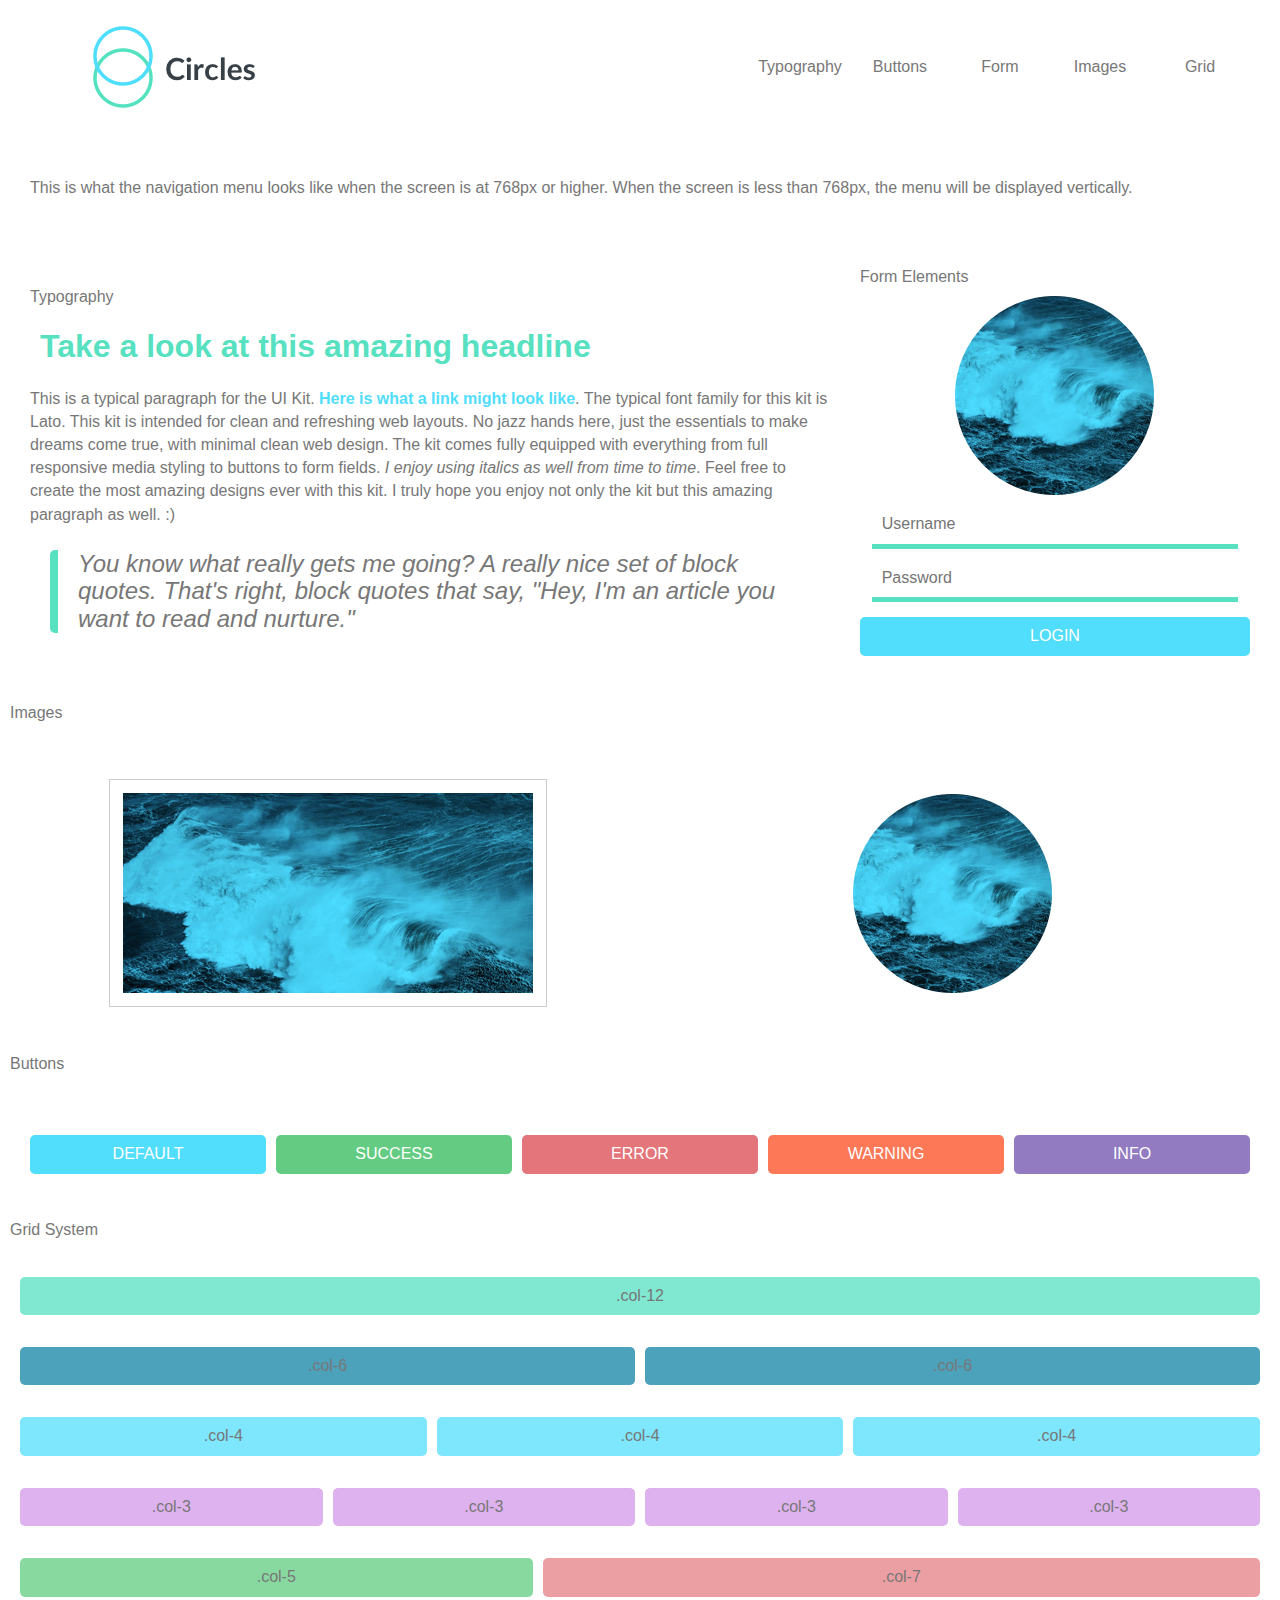
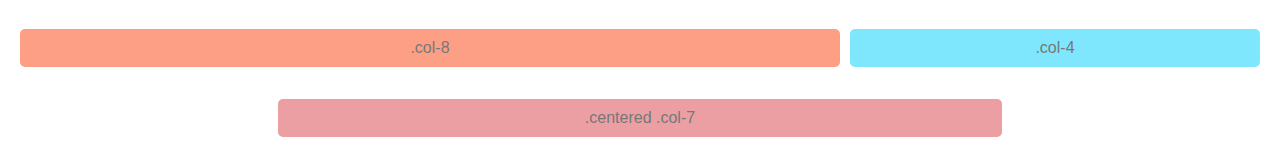
==== index.html @ f7c45668 "added project files" ====
<!DOCTYPE html>
<html lang="en">
  <head>
    <meta charset="utf-8" />
    <title>Circles UI Kit</title>
    <meta name="viewport" content="width=device-width, initial-scale=1" />
    <link rel="stylesheet" href="css/styles.css" />
  </head>

  <body class="container">
    <header class="row">
      <div class="col-3">
        <a class="link" href="/">
          <img class="img img-logo" alt="circles logo" src="images/logo.png" />
        </a>
      </div>
      <div class="col-9">
        <nav class="nav">
          <a class="nav-link" href="#type">Typography</a>
          <a class="nav-link" href="#buttons">Buttons</a>
          <a class="nav-link" href="#forms">Form</a>
          <a class="nav-link" href="#images">Images</a>
          <a class="nav-link" href="#grid">Grid</a>
        </nav>
      </div>
    </header>

    <div class="row">
      <div class="col-12">
        <div class="card">
          <p>
            This is what the navigation menu looks like when the screen is at 768px or higher. When the screen is less than 768px, the menu will be
            displayed vertically.
          </p>
        </div>
      </div>
    </div>

    <div class="row">
      <div class="col-8">
        <div class="card">
          <h4 id="type" class="headline-secondary">Typography</h4>
          <h1 class="headline-primary">Take a look at this amazing headline</h1>
          <p>
            This is a typical paragraph for the UI Kit. <a href="#" class="link">Here is what a link might look like</a>. The typical font family for
            this kit is Lato. This kit is intended for clean and refreshing web layouts. No jazz hands here, just the essentials to make dreams come
            true, with minimal clean web design. The kit comes fully equipped with everything from full responsive media styling to buttons to form
            fields. <em>I enjoy using italics as well from time to time</em>. Feel free to create the most amazing designs ever with this kit. I truly
            hope you enjoy not only the kit but this amazing paragraph as well. :)
          </p>
          <blockquote class="blockquote">
            You know what really gets me going? A really nice set of block quotes. That's right, block quotes that say, "Hey, I'm an article you want
            to read and nurture."
          </blockquote>
        </div>
      </div>
      <div class="col-4">
        <form class="form">
          <legend id="forms" class="headline-secondary">Form Elements</legend>
          <img class="img-avatar" src="images/avatar.png" alt="Avatar" />
          <label class="hidden" for="username">Username:</label>
          <input class="input" type="text" id="username" placeholder="Username" />
          <label class="hidden" for="password">Password:</label>
          <input class="input" type="password" id="password" placeholder="Password" />
          <button class="btn default" type="submit" value="Login">Login</button>
        </form>
      </div>
    </div>

    <h4 id="images" class="headline-secondary">Images</h4>

    <div class="row">
      <div class="col-6">
        <img class="img img-frame" src="images/image.png" alt="sample image" />
      </div>
      <div class="col-6">
        <img class="img img-avatar" src="images/avatar.png" alt="Avatar" />
      </div>
    </div>

    <h4 id="buttons" class="headline-secondary">Buttons</h4>

    <div class="row">
      <div class="col-12">
        <button class="btn default">default</button>
        <button class="btn success">success</button>
        <button class="btn error">error</button>
        <button class="btn warning">warning</button>
        <button class="btn info">info</button>
      </div>
    </div>

    <h4 id="grid" class="headline-secondary">Grid System</h4>

    <div class="row">
      <div class="col-12 theme">.col-12</div>
    </div>
    <div class="row">
      <div class="col-6 theme">.col-6</div>
      <div class="col-6 theme">.col-6</div>
    </div>
    <div class="row">
      <div class="col-4 theme">.col-4</div>
      <div class="col-4 theme">.col-4</div>
      <div class="col-4 theme">.col-4</div>
    </div>
    <div class="row">
      <div class="col-3 theme">.col-3</div>
      <div class="col-3 theme">.col-3</div>
      <div class="col-3 theme">.col-3</div>
      <div class="col-3 theme">.col-3</div>
    </div>
    <div class="row">
      <div class="col-5 theme">.col-5</div>
      <div class="col-7 theme">.col-7</div>
    </div>
    <div class="row">
      <div class="col-8 theme">.col-8</div>
      <div class="col-4 theme">.col-4</div>
    </div>
    <div class="row">
      <div class="col-7 theme centered">.centered .col-7</div>
    </div>
  </body>
</html>
---- css/styles.css ----
* {
  -webkit-box-sizing: border-box;
          box-sizing: border-box;
  color: #777;
}

p {
  line-height: 1.45em;
}

a {
  text-decoration: none;
}

.blockquote {
  margin-left: 20px;
  padding-left: 20px;
  border-left: 8px solid #58e1c1;
  border-radius: 5px;
}

.headline-primary {
  color: #58e1c1;
  margin-left: 10px;
}

.headline-secondary {
  color: #777;
}

.link {
  color: #51ddfc;
}

/*! normalize.css v8.0.1 | MIT License | github.com/necolas/normalize.css */
/* Document
   ========================================================================== */
/**
 * 1. Correct the line height in all browsers.
 * 2. Prevent adjustments of font size after orientation changes in iOS.
 */
html {
  line-height: 1.15;
  /* 1 */
  -webkit-text-size-adjust: 100%;
  /* 2 */
}

/* Sections
     ========================================================================== */
/**
   * Remove the margin in all browsers.
   */
body {
  margin: 0;
}

/**
   * Render the `main` element consistently in IE.
   */
main {
  display: block;
}

/**
   * Correct the font size and margin on `h1` elements within `section` and
   * `article` contexts in Chrome, Firefox, and Safari.
   */
h1 {
  font-size: 2em;
  margin: 0.67em 0;
}

/* Grouping content
     ========================================================================== */
/**
   * 1. Add the correct box sizing in Firefox.
   * 2. Show the overflow in Edge and IE.
   */
hr {
  -webkit-box-sizing: content-box;
          box-sizing: content-box;
  /* 1 */
  height: 0;
  /* 1 */
  overflow: visible;
  /* 2 */
}

/**
   * 1. Correct the inheritance and scaling of font size in all browsers.
   * 2. Correct the odd `em` font sizing in all browsers.
   */
pre {
  font-family: monospace, monospace;
  /* 1 */
  font-size: 1em;
  /* 2 */
}

/* Text-level semantics
     ========================================================================== */
/**
   * Remove the gray background on active links in IE 10.
   */
a {
  background-color: transparent;
}

/**
   * 1. Remove the bottom border in Chrome 57-
   * 2. Add the correct text decoration in Chrome, Edge, IE, Opera, and Safari.
   */
abbr[title] {
  border-bottom: none;
  /* 1 */
  text-decoration: underline;
  /* 2 */
  -webkit-text-decoration: underline dotted;
          text-decoration: underline dotted;
  /* 2 */
}

/**
   * Add the correct font weight in Chrome, Edge, and Safari.
   */
b,
strong {
  font-weight: bolder;
}

/**
   * 1. Correct the inheritance and scaling of font size in all browsers.
   * 2. Correct the odd `em` font sizing in all browsers.
   */
code,
kbd,
samp {
  font-family: monospace, monospace;
  /* 1 */
  font-size: 1em;
  /* 2 */
}

/**
   * Add the correct font size in all browsers.
   */
small {
  font-size: 80%;
}

/**
   * Prevent `sub` and `sup` elements from affecting the line height in
   * all browsers.
   */
sub,
sup {
  font-size: 75%;
  line-height: 0;
  position: relative;
  vertical-align: baseline;
}

sub {
  bottom: -0.25em;
}

sup {
  top: -0.5em;
}

/* Embedded content
     ========================================================================== */
/**
   * Remove the border on images inside links in IE 10.
   */
img {
  border-style: none;
}

/* Forms
     ========================================================================== */
/**
   * 1. Change the font styles in all browsers.
   * 2. Remove the margin in Firefox and Safari.
   */
button,
input,
optgroup,
select,
textarea {
  font-family: inherit;
  /* 1 */
  font-size: 100%;
  /* 1 */
  line-height: 1.15;
  /* 1 */
  margin: 0;
  /* 2 */
}

/**
   * Show the overflow in IE.
   * 1. Show the overflow in Edge.
   */
button,
input {
  /* 1 */
  overflow: visible;
}

/**
   * Remove the inheritance of text transform in Edge, Firefox, and IE.
   * 1. Remove the inheritance of text transform in Firefox.
   */
button,
select {
  /* 1 */
  text-transform: none;
}

/**
   * Correct the inability to style clickable types in iOS and Safari.
   */
button,
[type="button"],
[type="reset"],
[type="submit"] {
  -webkit-appearance: button;
}

/**
   * Remove the inner border and padding in Firefox.
   */
button::-moz-focus-inner,
[type="button"]::-moz-focus-inner,
[type="reset"]::-moz-focus-inner,
[type="submit"]::-moz-focus-inner {
  border-style: none;
  padding: 0;
}

/**
   * Restore the focus styles unset by the previous rule.
   */
button:-moz-focusring,
[type="button"]:-moz-focusring,
[type="reset"]:-moz-focusring,
[type="submit"]:-moz-focusring {
  outline: 1px dotted ButtonText;
}

/**
   * Correct the padding in Firefox.
   */
fieldset {
  padding: 0.35em 0.75em 0.625em;
}

/**
   * 1. Correct the text wrapping in Edge and IE.
   * 2. Correct the color inheritance from `fieldset` elements in IE.
   * 3. Remove the padding so developers are not caught out when they zero out
   *    `fieldset` elements in all browsers.
   */
legend {
  -webkit-box-sizing: border-box;
          box-sizing: border-box;
  /* 1 */
  color: inherit;
  /* 2 */
  display: table;
  /* 1 */
  max-width: 100%;
  /* 1 */
  padding: 0;
  /* 3 */
  white-space: normal;
  /* 1 */
}

/**
   * Add the correct vertical alignment in Chrome, Firefox, and Opera.
   */
progress {
  vertical-align: baseline;
}

/**
   * Remove the default vertical scrollbar in IE 10+.
   */
textarea {
  overflow: auto;
}

/**
   * 1. Add the correct box sizing in IE 10.
   * 2. Remove the padding in IE 10.
   */
[type="checkbox"],
[type="radio"] {
  -webkit-box-sizing: border-box;
          box-sizing: border-box;
  /* 1 */
  padding: 0;
  /* 2 */
}

/**
   * Correct the cursor style of increment and decrement buttons in Chrome.
   */
[type="number"]::-webkit-inner-spin-button,
[type="number"]::-webkit-outer-spin-button {
  height: auto;
}

/**
   * 1. Correct the odd appearance in Chrome and Safari.
   * 2. Correct the outline style in Safari.
   */
[type="search"] {
  -webkit-appearance: textfield;
  /* 1 */
  outline-offset: -2px;
  /* 2 */
}

/**
   * Remove the inner padding in Chrome and Safari on macOS.
   */
[type="search"]::-webkit-search-decoration {
  -webkit-appearance: none;
}

/**
   * 1. Correct the inability to style clickable types in iOS and Safari.
   * 2. Change font properties to `inherit` in Safari.
   */
::-webkit-file-upload-button {
  -webkit-appearance: button;
  /* 1 */
  font: inherit;
  /* 2 */
}

/* Interactive
     ========================================================================== */
/*
   * Add the correct display in Edge, IE 10+, and Firefox.
   */
details {
  display: block;
}

/*
   * Add the correct display in all browsers.
   */
summary {
  display: list-item;
}

/* Misc
     ========================================================================== */
/**
   * Add the correct display in IE 10+.
   */
template {
  display: none;
}

/**
   * Add the correct display in IE 10.
   */
[hidden] {
  display: none;
}

* {
  font-family: "Lato", sans-serif;
}

.blockquote {
  font-size: 1.5em;
  font-weight: 300;
  font-style: italic;
}

.headline-secondary {
  font-weight: 300;
}

.link {
  font-weight: 700;
}

.default, .error, .info, .success, .warning {
  margin-top: 15px;
  width: 100%;
  color: #fff;
  border: none;
  padding: 10px 0;
  text-transform: uppercase;
  border-radius: 5px;
}

.default {
  background-color: #51ddfc;
}

.error {
  background-color: #e4757a;
}

.info {
  background-color: #927bc1;
}

.success {
  background-color: #63cc82;
}

.warning {
  background-color: #fd7856;
}

.form {
  -ms-flex-preferred-size: 100%;
      flex-basis: 100%;
}

.form .input {
  display: block;
  width: 94%;
  margin: 10px auto 0;
  border: none;
  padding: 10px;
  border-bottom: 5px solid #58e1c1;
}

.form .hidden {
  position: absolute;
  left: -10000px;
  top: auto;
  width: 1px;
  height: 1px;
  overflow: hidden;
}

.container {
  padding: 0 10px;
}

.row {
  display: -webkit-box;
  display: -ms-flexbox;
  display: flex;
  -webkit-box-orient: vertical;
  -webkit-box-direction: normal;
      -ms-flex-direction: column;
          flex-direction: column;
  padding: 1em 10px;
}

[class^="col"] {
  margin-top: 10px;
  -ms-flex-preferred-size: 100%;
      flex-basis: 100%;
  min-height: 25px;
  padding: 10px;
  border-radius: 5px;
}

.theme.col-1 {
  background-color: #927bc1;
}

.theme.col-2 {
  background-color: #fd7856;
}

.theme.col-3 {
  background-color: #deb2ee;
}

.theme.col-4 {
  background-color: #7ee6fd;
}

.theme.col-5 {
  background-color: #88d9a0;
}

.theme.col-6 {
  background-color: #4da2bb;
}

.theme.col-7 {
  background-color: #ec9fa3;
}

.theme.col-8 {
  background-color: #fd9f85;
}

.theme.col-9 {
  background-color: #e4757a;
}

.theme.col-10 {
  background-color: #63cc82;
}

.theme.col-11 {
  background-color: #51ddfc;
}

.theme.col-12 {
  background-color: #80e8d1;
}

.card {
  -ms-flex-preferred-size: 100%;
      flex-basis: 100%;
}

.nav {
  padding-left: 0;
  -ms-flex-preferred-size: 100%;
      flex-basis: 100%;
  display: -webkit-box;
  display: -ms-flexbox;
  display: flex;
  -webkit-box-orient: vertical;
  -webkit-box-direction: normal;
      -ms-flex-direction: column;
          flex-direction: column;
}

.nav-link {
  text-align: center;
  border-radius: 5px;
  padding: 10px 0;
  display: block;
  width: 100%;
  -webkit-transition: background-color 0.2s ease-in, color 0.2s ease-in-out;
  transition: background-color 0.2s ease-in, color 0.2s ease-in-out;
}

.nav-link:hover {
  color: #fff;
  background-color: #99edd9;
}

@media (min-width: 768px) {
  .container {
    max-width: 1400px;
    display: block;
    margin-left: auto;
    margin-right: auto;
  }
  .centered {
    display: block;
    margin-left: auto;
    margin-right: auto;
  }
  .row {
    -webkit-box-orient: horizontal;
    -webkit-box-direction: normal;
        -ms-flex-direction: row;
            flex-direction: row;
  }
  [class^="col"] {
    display: -webkit-box;
    display: -ms-flexbox;
    display: flex;
    -webkit-box-pack: center;
        -ms-flex-pack: center;
            justify-content: center;
    margin-top: 0;
    -webkit-box-align: center;
        -ms-flex-align: center;
            align-items: center;
  }
  [class^="col"] + [class^="col"] {
    margin-left: 10px;
  }
  .col-1 {
    -ms-flex-preferred-size: 8.33%;
        flex-basis: 8.33%;
  }
  .col-2 {
    -ms-flex-preferred-size: 16.67%;
        flex-basis: 16.67%;
  }
  .col-3 {
    -ms-flex-preferred-size: 25%;
        flex-basis: 25%;
  }
  .col-4 {
    -ms-flex-preferred-size: 33.33%;
        flex-basis: 33.33%;
  }
  .col-5 {
    -ms-flex-preferred-size: 41.67%;
        flex-basis: 41.67%;
  }
  .col-6 {
    -ms-flex-preferred-size: 50%;
        flex-basis: 50%;
  }
  .col-7 {
    -ms-flex-preferred-size: 58.33%;
        flex-basis: 58.33%;
  }
  .col-8 {
    -ms-flex-preferred-size: 66.67%;
        flex-basis: 66.67%;
  }
  .col-9 {
    -ms-flex-preferred-size: 75%;
        flex-basis: 75%;
  }
  .col-10 {
    -ms-flex-preferred-size: 83.33%;
        flex-basis: 83.33%;
  }
  .col-11 {
    -ms-flex-preferred-size: 91.67%;
        flex-basis: 91.67%;
  }
  .col-12 {
    -ms-flex-preferred-size: 100%;
        flex-basis: 100%;
  }
  .nav {
    -webkit-box-orient: horizontal;
    -webkit-box-direction: normal;
        -ms-flex-direction: row;
            flex-direction: row;
    -webkit-box-pack: end;
        -ms-flex-pack: end;
            justify-content: flex-end;
    -webkit-box-align: center;
        -ms-flex-align: center;
            align-items: center;
  }
  .nav-link {
    -ms-flex-preferred-size: 100px;
        flex-basis: 100px;
  }
  .btn {
    padding: 10px 30px;
  }
  .btn + .btn {
    margin-left: 10px;
  }
  .logo {
    margin-left: initial;
    margin-right: initial;
  }
}

.img-avatar {
  display: block;
  margin-left: auto;
  margin-right: auto;
  margin-top: 10px;
  max-width: 100%;
  max-height: 100%;
}

.img-logo {
  display: block;
  margin-left: auto;
  margin-right: auto;
}

.img-frame {
  display: block;
  margin-left: auto;
  margin-right: auto;
  margin-top: 10px;
  max-width: 100%;
  padding: 13px;
  border: 1px solid #ccc;
}
/*# sourceMappingURL=styles.css.map */
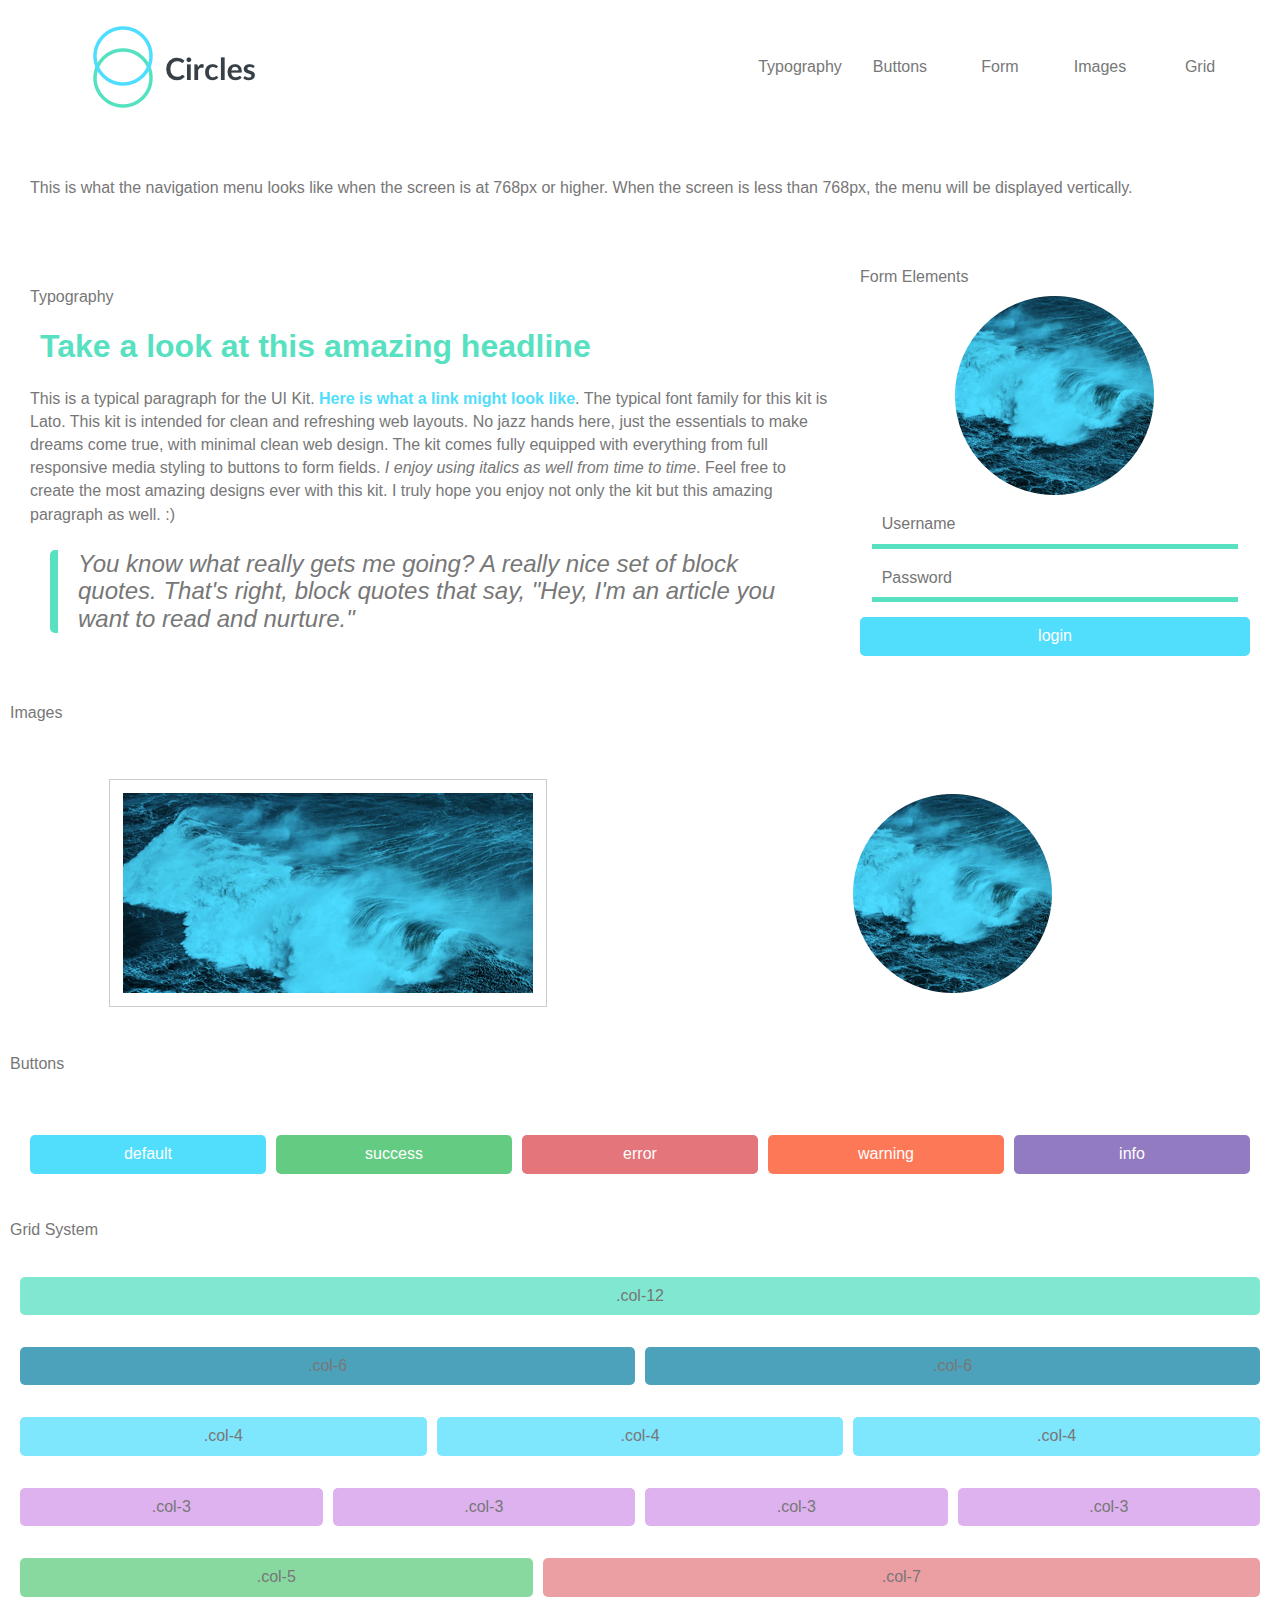
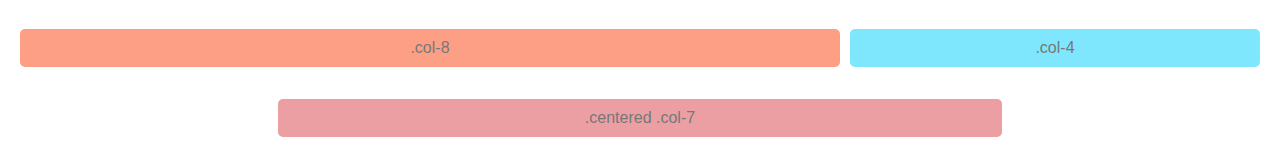
==== commit 384453d1: "update app icon" ====
--- a/index.html
+++ b/index.html
@@ -1,125 +1,142 @@
 <!DOCTYPE html>
 <html lang="en">
-  <head>
-    <meta charset="utf-8" />
-    <title>Circles UI Kit</title>
-    <meta name="viewport" content="width=device-width, initial-scale=1" />
-    <link rel="stylesheet" href="css/styles.css" />
-  </head>
+<!-- head -->
+<head>
+  <meta charset="utf-8" />
+  <!-- title -->
+  <title>Circles | UI Kit</title>
+  <meta name="viewport" content="width=device-width, initial-scale=1" />
+  <!-- logo -->
+  <link rel="icon" href="./images/logo.png">
+  <!-- css -->
+  <link rel="stylesheet" href="css/styles.css" />
+</head>
+<!-- head -->
 
-  <body class="container">
-    <header class="row">
-      <div class="col-3">
-        <a class="link" href="/">
-          <img class="img img-logo" alt="circles logo" src="images/logo.png" />
-        </a>
-      </div>
-      <div class="col-9">
-        <nav class="nav">
-          <a class="nav-link" href="#type">Typography</a>
-          <a class="nav-link" href="#buttons">Buttons</a>
-          <a class="nav-link" href="#forms">Form</a>
-          <a class="nav-link" href="#images">Images</a>
-          <a class="nav-link" href="#grid">Grid</a>
-        </nav>
-      </div>
-    </header>
-
-    <div class="row">
-      <div class="col-12">
-        <div class="card">
-          <p>
-            This is what the navigation menu looks like when the screen is at 768px or higher. When the screen is less than 768px, the menu will be
-            displayed vertically.
-          </p>
-        </div>
+<body class="container">
+  <!-- header -->
+  <header class="row">
+    <div class="col-3">
+      <a class="link" href="/">
+        <img class="img img-logo" alt="circles logo" src="images/logo.png" />
+      </a>
+    </div>
+    <!-- navigation -->
+    <div class="col-9">
+      <nav class="nav">
+        <a class="nav-link" href="#type">Typography</a>
+        <a class="nav-link" href="#buttons">Buttons</a>
+        <a class="nav-link" href="#forms">Form</a>
+        <a class="nav-link" href="#images">Images</a>
+        <a class="nav-link" href="#grid">Grid</a>
+      </nav>
+    </div>
+  </header>
+  <!-- First section -->
+  <div class="row">
+    <div class="col-12">
+      <div class="card">
+        <p>
+          This is what the navigation menu looks like when the screen is at 768px or higher. When the screen is less
+          than 768px, the menu will be
+          displayed vertically.
+        </p>
       </div>
     </div>
-
-    <div class="row">
-      <div class="col-8">
-        <div class="card">
-          <h4 id="type" class="headline-secondary">Typography</h4>
-          <h1 class="headline-primary">Take a look at this amazing headline</h1>
-          <p>
-            This is a typical paragraph for the UI Kit. <a href="#" class="link">Here is what a link might look like</a>. The typical font family for
-            this kit is Lato. This kit is intended for clean and refreshing web layouts. No jazz hands here, just the essentials to make dreams come
-            true, with minimal clean web design. The kit comes fully equipped with everything from full responsive media styling to buttons to form
-            fields. <em>I enjoy using italics as well from time to time</em>. Feel free to create the most amazing designs ever with this kit. I truly
-            hope you enjoy not only the kit but this amazing paragraph as well. :)
-          </p>
-          <blockquote class="blockquote">
-            You know what really gets me going? A really nice set of block quotes. That's right, block quotes that say, "Hey, I'm an article you want
-            to read and nurture."
-          </blockquote>
-        </div>
-      </div>
-      <div class="col-4">
-        <form class="form">
-          <legend id="forms" class="headline-secondary">Form Elements</legend>
-          <img class="img-avatar" src="images/avatar.png" alt="Avatar" />
-          <label class="hidden" for="username">Username:</label>
-          <input class="input" type="text" id="username" placeholder="Username" />
-          <label class="hidden" for="password">Password:</label>
-          <input class="input" type="password" id="password" placeholder="Password" />
-          <button class="btn default" type="submit" value="Login">Login</button>
-        </form>
+  </div>
+  <!-- form row -->
+  <div class="row">
+    <div class="col-8">
+      <div class="card">
+        <h4 id="type" class="headline-secondary">Typography</h4>
+        <h1 class="headline-primary">Take a look at this amazing headline</h1>
+        <p>
+          This is a typical paragraph for the UI Kit. <a href="#" class="link">Here is what a link might look like</a>.
+          The typical font family for
+          this kit is Lato. This kit is intended for clean and refreshing web layouts. No jazz hands here, just the
+          essentials to make dreams come
+          true, with minimal clean web design. The kit comes fully equipped with everything from full responsive media
+          styling to buttons to form
+          fields. <em>I enjoy using italics as well from time to time</em>. Feel free to create the most amazing designs
+          ever with this kit. I truly
+          hope you enjoy not only the kit but this amazing paragraph as well. :)
+        </p>
+        <blockquote class="blockquote">
+          You know what really gets me going? A really nice set of block quotes. That's right, block quotes that say,
+          "Hey, I'm an article you want
+          to read and nurture."
+        </blockquote>
       </div>
     </div>
+    <!-- form -->
+    <div class="col-4">
+      <form class="form">
+        <legend id="forms" class="headline-secondary">Form Elements</legend>
+        <img class="img-avatar" src="images/avatar.png" alt="Avatar" />
+        <label class="hidden" for="username">Username:</label>
+        <input class="input" type="text" id="username" placeholder="Username" />
+        <label class="hidden" for="password">Password:</label>
+        <input class="input" type="password" id="password" placeholder="Password" />
+        <button class="btn default" type="submit" value="Login">Login</button>
+      </form>
+    </div>
+  </div>
+  <!-- images section -->
+  <h4 id="images" class="headline-secondary">Images</h4>
 
-    <h4 id="images" class="headline-secondary">Images</h4>
+  <div class="row">
+    <div class="col-6">
+      <img class="img img-frame" src="images/image.png" alt="sample image" />
+    </div>
+    <div class="col-6">
+      <img class="img img-avatar" src="images/avatar.png" alt="Avatar" />
+    </div>
+  </div>
 
-    <div class="row">
-      <div class="col-6">
-        <img class="img img-frame" src="images/image.png" alt="sample image" />
-      </div>
-      <div class="col-6">
-        <img class="img img-avatar" src="images/avatar.png" alt="Avatar" />
-      </div>
+  <!-- buttons section -->
+  <h4 id="buttons" class="headline-secondary">Buttons</h4>
+
+  <div class="row">
+    <div class="col-12">
+      <button class="btn default">default</button>
+      <button class="btn success">success</button>
+      <button class="btn error">error</button>
+      <button class="btn warning">warning</button>
+      <button class="btn info">info</button>
     </div>
+  </div>
+  <!-- grid section -->
+  <h4 id="grid" class="headline-secondary">Grid System</h4>
 
-    <h4 id="buttons" class="headline-secondary">Buttons</h4>
+  <div class="row">
+    <div class="col-12 theme">.col-12</div>
+  </div>
+  <div class="row">
+    <div class="col-6 theme">.col-6</div>
+    <div class="col-6 theme">.col-6</div>
+  </div>
+  <div class="row">
+    <div class="col-4 theme">.col-4</div>
+    <div class="col-4 theme">.col-4</div>
+    <div class="col-4 theme">.col-4</div>
+  </div>
+  <div class="row">
+    <div class="col-3 theme">.col-3</div>
+    <div class="col-3 theme">.col-3</div>
+    <div class="col-3 theme">.col-3</div>
+    <div class="col-3 theme">.col-3</div>
+  </div>
+  <div class="row">
+    <div class="col-5 theme">.col-5</div>
+    <div class="col-7 theme">.col-7</div>
+  </div>
+  <div class="row">
+    <div class="col-8 theme">.col-8</div>
+    <div class="col-4 theme">.col-4</div>
+  </div>
+  <div class="row">
+    <div class="col-7 theme centered">.centered .col-7</div>
+  </div>
+</body>
 
-    <div class="row">
-      <div class="col-12">
-        <button class="btn default">default</button>
-        <button class="btn success">success</button>
-        <button class="btn error">error</button>
-        <button class="btn warning">warning</button>
-        <button class="btn info">info</button>
-      </div>
-    </div>
-
-    <h4 id="grid" class="headline-secondary">Grid System</h4>
-
-    <div class="row">
-      <div class="col-12 theme">.col-12</div>
-    </div>
-    <div class="row">
-      <div class="col-6 theme">.col-6</div>
-      <div class="col-6 theme">.col-6</div>
-    </div>
-    <div class="row">
-      <div class="col-4 theme">.col-4</div>
-      <div class="col-4 theme">.col-4</div>
-      <div class="col-4 theme">.col-4</div>
-    </div>
-    <div class="row">
-      <div class="col-3 theme">.col-3</div>
-      <div class="col-3 theme">.col-3</div>
-      <div class="col-3 theme">.col-3</div>
-      <div class="col-3 theme">.col-3</div>
-    </div>
-    <div class="row">
-      <div class="col-5 theme">.col-5</div>
-      <div class="col-7 theme">.col-7</div>
-    </div>
-    <div class="row">
-      <div class="col-8 theme">.col-8</div>
-      <div class="col-4 theme">.col-4</div>
-    </div>
-    <div class="row">
-      <div class="col-7 theme centered">.centered .col-7</div>
-    </div>
-  </body>
-</html>
+</html>--- a/css/styles.css
+++ b/css/styles.css
@@ -1,17 +1,18 @@
+/* all elements */
 * {
   -webkit-box-sizing: border-box;
           box-sizing: border-box;
   color: #777;
 }
-
+/* all ps */
 p {
   line-height: 1.45em;
 }
-
+/* all links */
 a {
   text-decoration: none;
 }
-
+/* quote in form section */
 .blockquote {
   margin-left: 20px;
   padding-left: 20px;
@@ -32,9 +33,6 @@
   color: #51ddfc;
 }
 
-/*! normalize.css v8.0.1 | MIT License | github.com/necolas/normalize.css */
-/* Document
-   ========================================================================== */
 /**
  * 1. Correct the line height in all browsers.
  * 2. Prevent adjustments of font size after orientation changes in iOS.
@@ -374,155 +372,12 @@
 [hidden] {
   display: none;
 }
+/* all elements */
 
 * {
   font-family: "Lato", sans-serif;
 }
-
-.blockquote {
-  font-size: 1.5em;
-  font-weight: 300;
-  font-style: italic;
-}
-
-.headline-secondary {
-  font-weight: 300;
-}
-
-.link {
-  font-weight: 700;
-}
-
-.default, .error, .info, .success, .warning {
-  margin-top: 15px;
-  width: 100%;
-  color: #fff;
-  border: none;
-  padding: 10px 0;
-  text-transform: uppercase;
-  border-radius: 5px;
-}
-
-.default {
-  background-color: #51ddfc;
-}
-
-.error {
-  background-color: #e4757a;
-}
-
-.info {
-  background-color: #927bc1;
-}
-
-.success {
-  background-color: #63cc82;
-}
-
-.warning {
-  background-color: #fd7856;
-}
-
-.form {
-  -ms-flex-preferred-size: 100%;
-      flex-basis: 100%;
-}
-
-.form .input {
-  display: block;
-  width: 94%;
-  margin: 10px auto 0;
-  border: none;
-  padding: 10px;
-  border-bottom: 5px solid #58e1c1;
-}
-
-.form .hidden {
-  position: absolute;
-  left: -10000px;
-  top: auto;
-  width: 1px;
-  height: 1px;
-  overflow: hidden;
-}
-
-.container {
-  padding: 0 10px;
-}
-
-.row {
-  display: -webkit-box;
-  display: -ms-flexbox;
-  display: flex;
-  -webkit-box-orient: vertical;
-  -webkit-box-direction: normal;
-      -ms-flex-direction: column;
-          flex-direction: column;
-  padding: 1em 10px;
-}
-
-[class^="col"] {
-  margin-top: 10px;
-  -ms-flex-preferred-size: 100%;
-      flex-basis: 100%;
-  min-height: 25px;
-  padding: 10px;
-  border-radius: 5px;
-}
-
-.theme.col-1 {
-  background-color: #927bc1;
-}
-
-.theme.col-2 {
-  background-color: #fd7856;
-}
-
-.theme.col-3 {
-  background-color: #deb2ee;
-}
-
-.theme.col-4 {
-  background-color: #7ee6fd;
-}
-
-.theme.col-5 {
-  background-color: #88d9a0;
-}
-
-.theme.col-6 {
-  background-color: #4da2bb;
-}
-
-.theme.col-7 {
-  background-color: #ec9fa3;
-}
-
-.theme.col-8 {
-  background-color: #fd9f85;
-}
-
-.theme.col-9 {
-  background-color: #e4757a;
-}
-
-.theme.col-10 {
-  background-color: #63cc82;
-}
-
-.theme.col-11 {
-  background-color: #51ddfc;
-}
-
-.theme.col-12 {
-  background-color: #80e8d1;
-}
-
-.card {
-  -ms-flex-preferred-size: 100%;
-      flex-basis: 100%;
-}
-
+/* navigation */
 .nav {
   padding-left: 0;
   -ms-flex-preferred-size: 100%;
@@ -551,6 +406,200 @@
   background-color: #99edd9;
 }
 
+
+
+.blockquote {
+  font-size: 1.5em;
+  font-weight: 300;
+  font-style: italic;
+}
+
+.headline-secondary {
+  font-weight: 300;
+}
+
+.link {
+  font-weight: 700;
+}
+
+.default, .error, .info, .success, .warning {
+  margin-top: 15px;
+  width: 100%;
+  color: #fff;
+  border: none;
+  padding: 10px 0;
+  text-transform: lowercase;
+  border-radius: 5px;
+}
+
+.default {
+  background-color: #51ddfc;
+}
+
+.default:hover {
+  background-color: #9cecfd;
+}
+
+.error {
+  background-color: #e4757a;
+}
+
+.error:hover {
+  background-color: #f1b5b8;
+}
+
+.info {
+  background-color: #927bc1;
+}
+
+.info:hover {
+  background-color: #bdafd9;
+}
+
+.success {
+  background-color: #63cc82;
+}
+
+.success:hover {
+  background-color: #9ddfb0;
+}
+
+.warning {
+  background-color: #fd7856;
+}
+
+.warning:hover {
+  background-color: #feb4a2;
+}
+/* form */
+.form {
+  -ms-flex-preferred-size: 100%;
+      flex-basis: 100%;
+}
+
+.form .input {
+  display: block;
+  width: 94%;
+  margin: 10px auto 0;
+  border: none;
+  padding: 10px;
+  border-bottom: 5px solid #58e1c1;
+}
+
+.form .hidden {
+  position: absolute;
+  left: -10000px;
+  top: auto;
+  width: 1px;
+  height: 1px;
+  overflow: hidden;
+}
+/* form image */
+
+.img-avatar {
+  display: block;
+  margin-left: auto;
+  margin-right: auto;
+  margin-top: 10px;
+  max-width: 100%;
+  max-height: 100%;
+}
+
+.img-logo {
+  display: block;
+  margin-left: auto;
+  margin-right: auto;
+}
+
+.img-frame {
+  display: block;
+  margin-left: auto;
+  margin-right: auto;
+  margin-top: 10px;
+  max-width: 100%;
+  padding: 13px;
+  border: 1px solid #ccc;
+}
+
+.container {
+  padding: 0 10px;
+}
+
+.row {
+  display: -webkit-box;
+  display: -ms-flexbox;
+  display: flex;
+  -webkit-box-orient: vertical;
+  -webkit-box-direction: normal;
+      -ms-flex-direction: column;
+          flex-direction: column;
+  padding: 1em 10px;
+}
+
+[class^="col"] {
+  margin-top: 10px;
+  -ms-flex-preferred-size: 100%;
+      flex-basis: 100%;
+  min-height: 25px;
+  padding: 10px;
+  border-radius: 5px;
+}
+
+.theme.col-1 {
+  background-color: #927bc1;
+}
+
+.theme.col-2 {
+  background-color: #fd7856;
+}
+
+.theme.col-3 {
+  background-color: #deb2ee;
+}
+
+.theme.col-4 {
+  background-color: #7ee6fd;
+}
+
+.theme.col-5 {
+  background-color: #88d9a0;
+}
+
+.theme.col-6 {
+  background-color: #4da2bb;
+}
+
+.theme.col-7 {
+  background-color: #ec9fa3;
+}
+
+.theme.col-8 {
+  background-color: #fd9f85;
+}
+
+.theme.col-9 {
+  background-color: #e4757a;
+}
+
+.theme.col-10 {
+  background-color: #63cc82;
+}
+
+.theme.col-11 {
+  background-color: #51ddfc;
+}
+
+.theme.col-12 {
+  background-color: #80e8d1;
+}
+
+.card {
+  -ms-flex-preferred-size: 100%;
+      flex-basis: 100%;
+}
+
+
+/* tablet devices and heigher */
 @media (min-width: 768px) {
   .container {
     max-width: 1400px;
@@ -659,29 +708,3 @@
     margin-right: initial;
   }
 }
-
-.img-avatar {
-  display: block;
-  margin-left: auto;
-  margin-right: auto;
-  margin-top: 10px;
-  max-width: 100%;
-  max-height: 100%;
-}
-
-.img-logo {
-  display: block;
-  margin-left: auto;
-  margin-right: auto;
-}
-
-.img-frame {
-  display: block;
-  margin-left: auto;
-  margin-right: auto;
-  margin-top: 10px;
-  max-width: 100%;
-  padding: 13px;
-  border: 1px solid #ccc;
-}
-/*# sourceMappingURL=styles.css.map */